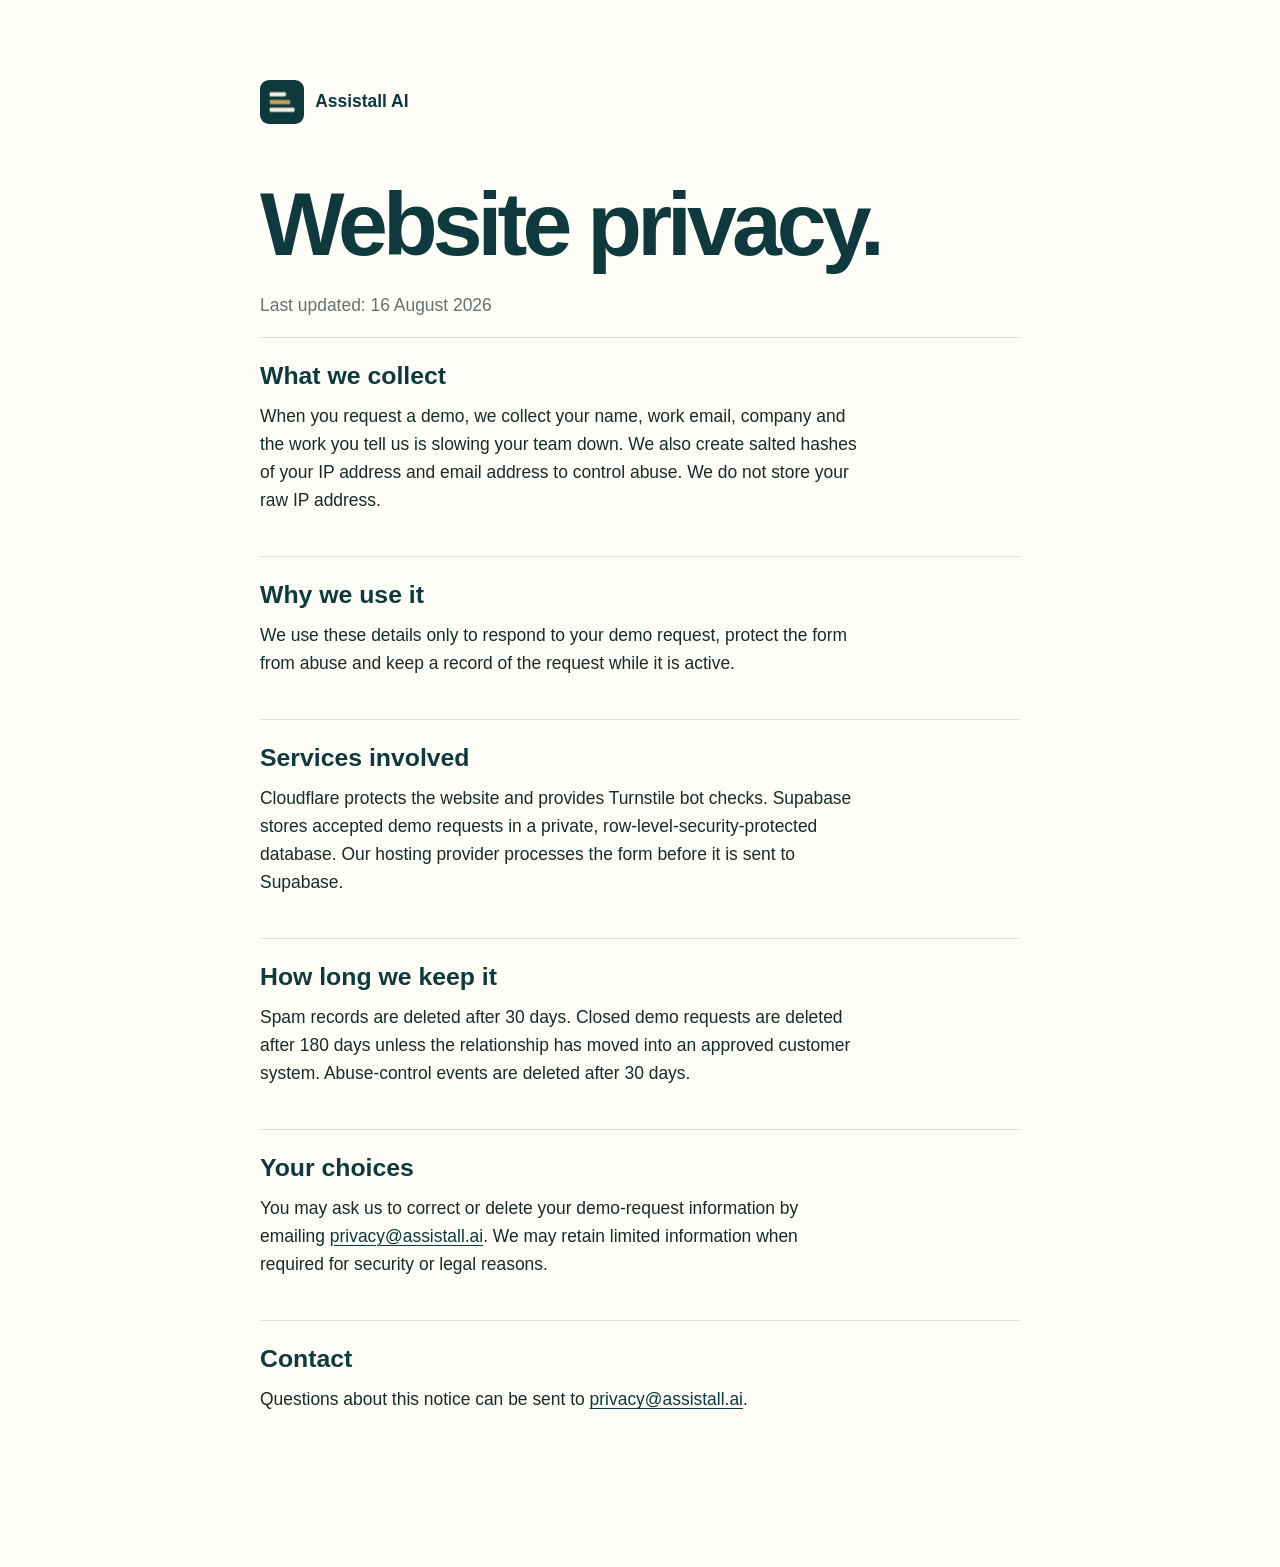
==== privacy.html @ 32ca5e4f "chore: snapshot current website baseline" ====
<!doctype html>
<html lang="en">
<head>
  <meta charset="utf-8">
  <meta name="viewport" content="width=device-width, initial-scale=1">
  <title>Privacy — Assistall AI</title>
  <meta name="description" content="How Assistall AI handles information submitted through the website demo form.">
  <link rel="icon" href="assets/favicon.ico" sizes="any">
  <link rel="stylesheet" href="assets/brand.css?v=20260816a">
  <style>body{background:var(--ivory)}main{width:min(100% - 2.5rem,760px);margin:0 auto;padding:5rem 0 7rem}.brand{display:inline-flex;align-items:center;gap:.7rem;color:var(--teal);font-weight:700;text-decoration:none}.brand img{width:44px;border-radius:9px}h1{font-size:clamp(3rem,9vw,5.6rem);letter-spacing:-.055em;margin:2.5rem 0 1rem}.updated{color:var(--muted)}section{padding:1.5rem 0;border-top:1px solid var(--rule)}h2{font-size:1.55rem}a{color:var(--teal)}</style>
</head>
<body><main>
  <a class="brand" href="/"><img src="assets/apple-touch-icon.png" alt="">Assistall AI</a>
  <h1>Website privacy.</h1>
  <p class="updated">Last updated: 16 August 2026</p>
  <section><h2>What we collect</h2><p>When you request a demo, we collect your name, work email, company and the work you tell us is slowing your team down. We also create salted hashes of your IP address and email address to control abuse. We do not store your raw IP address.</p></section>
  <section><h2>Why we use it</h2><p>We use these details only to respond to your demo request, protect the form from abuse and keep a record of the request while it is active.</p></section>
  <section><h2>Services involved</h2><p>Cloudflare protects the website and provides Turnstile bot checks. Supabase stores accepted demo requests in a private, row-level-security-protected database. Our hosting provider processes the form before it is sent to Supabase.</p></section>
  <section><h2>How long we keep it</h2><p>Spam records are deleted after 30 days. Closed demo requests are deleted after 180 days unless the relationship has moved into an approved customer system. Abuse-control events are deleted after 30 days.</p></section>
  <section><h2>Your choices</h2><p>You may ask us to correct or delete your demo-request information by emailing <a href="mailto:privacy@assistall.ai">privacy@assistall.ai</a>. We may retain limited information when required for security or legal reasons.</p></section>
  <section><h2>Contact</h2><p>Questions about this notice can be sent to <a href="mailto:privacy@assistall.ai">privacy@assistall.ai</a>.</p></section>
</main></body></html>
---- assets/brand.css ----
/* Assistall AI brand tokens.
   Authoritative source: assistall-app/branding/assistall_brand_tokens.json
   Do not invent colours. If something is missing here, ask before adding. */

:root {
  /* Palette */
  --teal:       #0E3A3D;  /* deep teal   - primary, headings, dark sections */
  --limestone:  #F4EFE4;  /* pale limestone - section backgrounds */
  --ivory:      #FFFDF8;  /* warm ivory  - page background */
  --brass:      #C8A25D;  /* muted brass - accents, rules, one CTA */
  --charcoal:   #172A2C;  /* body text */
  --white:      #FFFFFF;

  /* Derived, kept deliberately few */
  --teal-soft:  color-mix(in srgb, var(--teal) 8%, var(--ivory));
  --rule:       color-mix(in srgb, var(--charcoal) 14%, transparent);
  --muted:      color-mix(in srgb, var(--charcoal) 66%, var(--ivory));

  /* Typography — matches the application shell */
  --font: "Aptos", "Segoe UI", Arial, sans-serif;

  /* Scale. Only these steps; do not add intermediate sizes. */
  --step--1: clamp(0.83rem, 0.8rem + 0.15vw, 0.9rem);
  --step-0:  clamp(1rem, 0.96rem + 0.2vw, 1.09rem);
  --step-1:  clamp(1.2rem, 1.1rem + 0.5vw, 1.5rem);
  --step-2:  clamp(1.5rem, 1.3rem + 1vw, 2.1rem);
  --step-3:  clamp(1.9rem, 1.5rem + 2vw, 3rem);
  --step-4:  clamp(2.3rem, 1.7rem + 3.2vw, 4rem);

  /* Rhythm */
  --gutter: clamp(1.25rem, 4vw, 3rem);
  --section-y: clamp(3.5rem, 8vw, 7rem);
  --measure: 62ch;      /* never let body copy run wider */
  --page-max: 1180px;
}

*, *::before, *::after { box-sizing: border-box; }

html { -webkit-text-size-adjust: 100%; }

body {
  margin: 0;
  font-family: var(--font);
  font-size: var(--step-0);
  line-height: 1.6;
  color: var(--charcoal);
  background: var(--ivory);
}

h1, h2, h3 { color: var(--teal); line-height: 1.15; text-wrap: balance; margin: 0 0 0.5em; }
h1 { font-size: var(--step-4); font-weight: 600; }
h2 { font-size: var(--step-3); font-weight: 600; }
h3 { font-size: var(--step-1); font-weight: 600; }
p  { margin: 0 0 1em; max-width: var(--measure); }

a { color: var(--teal); text-decoration-thickness: 1px; text-underline-offset: 3px; }
a:focus-visible, button:focus-visible {
  outline: 3px solid var(--brass);
  outline-offset: 2px;
}

img, svg { max-width: 100%; height: auto; }

/* Layout ------------------------------------------------------------------ */
.wrap { width: min(100% - (var(--gutter) * 2), var(--page-max)); margin-inline: auto; }
.section { padding-block: var(--section-y); }
.section--limestone { background: var(--limestone); }
.section--teal { background: var(--teal); color: var(--limestone); }
.section--teal h2, .section--teal h3 { color: var(--ivory); }

/* Buttons ----------------------------------------------------------------- */
.button {
  display: inline-block;
  padding: 0.8em 1.6em;
  font: inherit;
  font-weight: 600;
  text-decoration: none;
  border: 1px solid transparent;
  cursor: pointer;
}
.button--primary { color: var(--charcoal); background: var(--brass); border-color: var(--brass); }
.button--primary:hover { background: color-mix(in srgb, var(--brass) 86%, var(--white)); }
.button--quiet { color: var(--teal); background: transparent; border-color: var(--brass); }
.button--quiet:hover { background: color-mix(in srgb, var(--brass) 12%, transparent); }

/* Small helpers ----------------------------------------------------------- */
.eyebrow {
  margin: 0 0 0.75rem;
  font-size: var(--step--1);
  font-weight: 700;
  letter-spacing: 0.09em;
  text-transform: uppercase;
  color: var(--brass);
}
.lede { font-size: var(--step-1); color: var(--muted); }
.rule { border: 0; border-top: 1px solid var(--rule); margin-block: var(--section-y); }
.visually-hidden {
  position: absolute; width: 1px; height: 1px; overflow: hidden;
  clip: rect(0 0 0 0); clip-path: inset(50%); white-space: nowrap;
}
.skip-link {
  position: absolute; inset-inline-start: 0; top: -3rem;
  padding: 0.75rem 1rem; background: var(--teal); color: var(--ivory);
}
.skip-link:focus { top: 0; }

@media (prefers-reduced-motion: reduce) {
  *, *::before, *::after { animation-duration: 0.01ms !important; transition-duration: 0.01ms !important; }
}
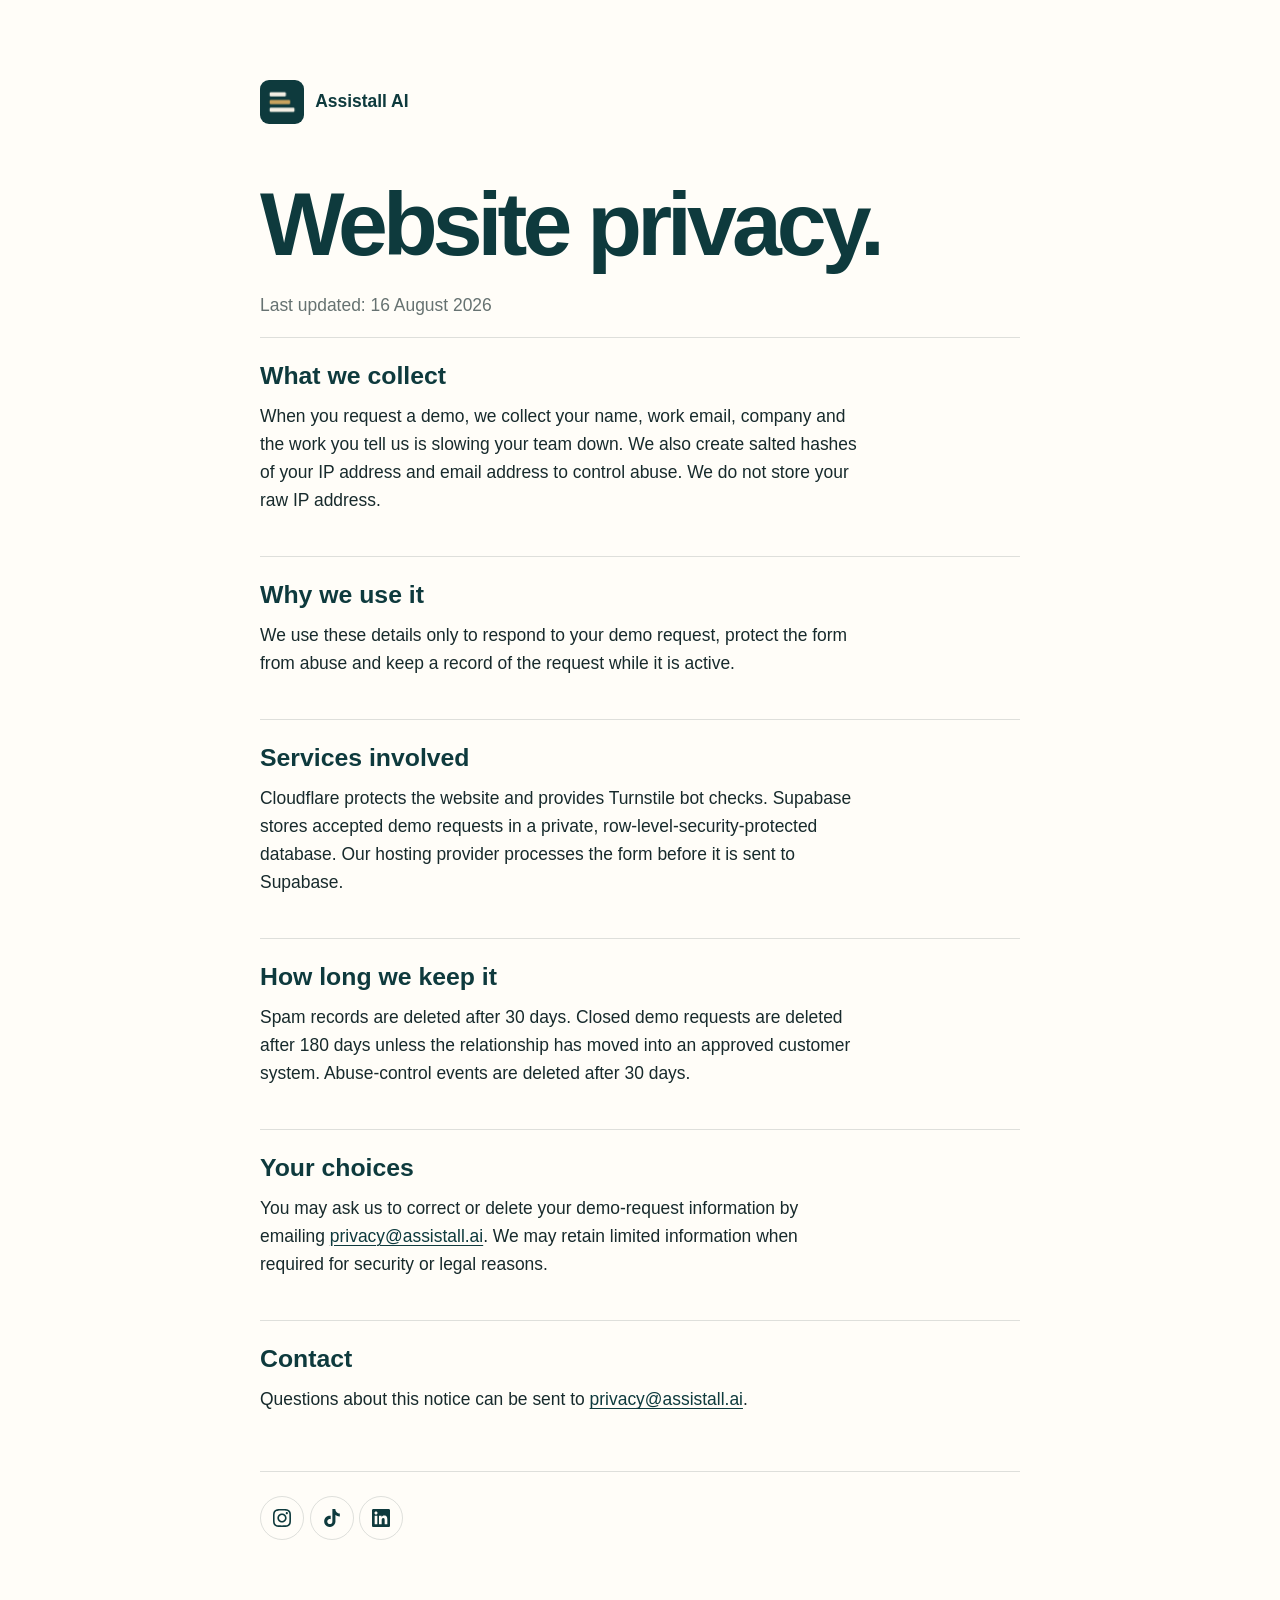
==== commit 27d01577: "Privacy and security pages: Instagram, TikTok and LinkedIn links [skip ci] Same links and brand icon" ====
--- a/privacy.html
+++ b/privacy.html
@@ -6,8 +6,8 @@
   <title>Privacy — Assistall AI</title>
   <meta name="description" content="How Assistall AI handles information submitted through the website demo form.">
   <link rel="icon" href="assets/favicon.ico" sizes="any">
-  <link rel="stylesheet" href="assets/brand.css?v=20260816a">
-  <style>body{background:var(--ivory)}main{width:min(100% - 2.5rem,760px);margin:0 auto;padding:5rem 0 7rem}.brand{display:inline-flex;align-items:center;gap:.7rem;color:var(--teal);font-weight:700;text-decoration:none}.brand img{width:44px;border-radius:9px}h1{font-size:clamp(3rem,9vw,5.6rem);letter-spacing:-.055em;margin:2.5rem 0 1rem}.updated{color:var(--muted)}section{padding:1.5rem 0;border-top:1px solid var(--rule)}h2{font-size:1.55rem}a{color:var(--teal)}</style>
+  <link rel="stylesheet" href="assets/brand.css?v=20261019a">
+  <style>body{background:var(--ivory)}main{width:min(100% - 2.5rem,760px);margin:0 auto;padding:5rem 0 7rem}.brand{display:inline-flex;align-items:center;gap:.7rem;color:var(--teal);font-weight:700;text-decoration:none}.brand img{width:44px;border-radius:9px}h1{font-size:clamp(3rem,9vw,5.6rem);letter-spacing:-.055em;margin:2.5rem 0 1rem}.updated{color:var(--muted)}section{padding:1.5rem 0;border-top:1px solid var(--rule)}h2{font-size:1.55rem}a{color:var(--teal)}.social{display:flex;gap:.35rem;margin:1rem 0 0;padding:1.5rem 0 0;border-top:1px solid var(--rule);list-style:none}.social a{display:inline-grid;place-items:center;width:44px;height:44px;border:1px solid var(--rule);border-radius:50%;color:var(--teal);transition:border-color .2s}.social a:hover{border-color:var(--teal)}.social a:focus-visible{outline:2px solid var(--teal);outline-offset:3px}.social svg{width:18px;height:18px;fill:currentColor}</style>
 </head>
 <body><main>
   <a class="brand" href="/"><img src="assets/apple-touch-icon.png" alt="">Assistall AI</a>
@@ -19,4 +19,5 @@
   <section><h2>How long we keep it</h2><p>Spam records are deleted after 30 days. Closed demo requests are deleted after 180 days unless the relationship has moved into an approved customer system. Abuse-control events are deleted after 30 days.</p></section>
   <section><h2>Your choices</h2><p>You may ask us to correct or delete your demo-request information by emailing <a href="mailto:privacy@assistall.ai">privacy@assistall.ai</a>. We may retain limited information when required for security or legal reasons.</p></section>
   <section><h2>Contact</h2><p>Questions about this notice can be sent to <a href="mailto:privacy@assistall.ai">privacy@assistall.ai</a>.</p></section>
+  <ul class="social" aria-label="Assistall AI on social media"><li><a href="https://www.instagram.com/assistall.ai/" target="_blank" rel="noopener noreferrer" aria-label="Assistall AI on Instagram (opens in a new tab)"><svg viewBox="0 0 24 24" width="20" height="20" aria-hidden="true" focusable="false"><path d="M12 0C8.74 0 8.333.015 7.053.072 5.775.132 4.905.333 4.14.63c-.789.306-1.459.717-2.126 1.384S.935 3.35.63 4.14C.333 4.905.131 5.775.072 7.053.012 8.333 0 8.74 0 12s.015 3.667.072 4.947c.06 1.277.261 2.148.558 2.913.306.788.717 1.459 1.384 2.126.667.666 1.336 1.079 2.126 1.384.766.296 1.636.499 2.913.558C8.333 23.988 8.74 24 12 24s3.667-.015 4.947-.072c1.277-.06 2.148-.262 2.913-.558.788-.306 1.459-.718 2.126-1.384.666-.667 1.079-1.335 1.384-2.126.296-.765.499-1.636.558-2.913.06-1.28.072-1.687.072-4.947s-.015-3.667-.072-4.947c-.06-1.277-.262-2.149-.558-2.913-.306-.789-.718-1.459-1.384-2.126C21.319 1.347 20.651.935 19.86.63c-.765-.297-1.636-.499-2.913-.558C15.667.012 15.26 0 12 0zm0 2.16c3.203 0 3.585.016 4.85.071 1.17.055 1.805.249 2.227.415.562.217.96.477 1.382.896.419.42.679.819.896 1.381.164.422.36 1.057.413 2.227.057 1.266.07 1.646.07 4.85s-.015 3.585-.074 4.85c-.061 1.17-.256 1.805-.421 2.227-.224.562-.479.96-.899 1.382-.419.419-.824.679-1.38.896-.42.164-1.065.36-2.235.413-1.274.057-1.649.07-4.859.07-3.211 0-3.586-.015-4.859-.074-1.171-.061-1.816-.256-2.236-.421-.569-.224-.96-.479-1.379-.899-.421-.419-.69-.824-.9-1.38-.165-.42-.359-1.065-.42-2.235-.045-1.26-.061-1.649-.061-4.844 0-3.196.016-3.586.061-4.861.061-1.17.255-1.814.42-2.234.21-.57.479-.96.9-1.381.419-.419.81-.689 1.379-.898.42-.166 1.051-.361 2.221-.421 1.275-.045 1.65-.06 4.859-.06l.045.03zm0 3.678c-3.405 0-6.162 2.76-6.162 6.162 0 3.405 2.76 6.162 6.162 6.162 3.405 0 6.162-2.76 6.162-6.162 0-3.405-2.76-6.162-6.162-6.162zM12 16c-2.21 0-4-1.79-4-4s1.79-4 4-4 4 1.79 4 4-1.79 4-4 4zm7.846-10.405c0 .795-.646 1.44-1.44 1.44-.795 0-1.44-.646-1.44-1.44 0-.794.646-1.439 1.44-1.439.793-.001 1.44.645 1.44 1.439z"/></svg></a></li><li><a href="https://www.tiktok.com/@assistall.ai" target="_blank" rel="noopener noreferrer" aria-label="Assistall AI on TikTok (opens in a new tab)"><svg viewBox="0 0 24 24" width="20" height="20" aria-hidden="true" focusable="false"><path d="M12.525.02c1.31-.02 2.61-.01 3.91-.02.08 1.53.63 3.09 1.75 4.17 1.12 1.11 2.7 1.62 4.24 1.79v4.03c-1.44-.05-2.89-.35-4.2-.97-.57-.26-1.1-.59-1.62-.93-.01 2.92.01 5.84-.02 8.75-.08 1.4-.54 2.79-1.35 3.94-1.31 1.92-3.58 3.17-5.91 3.21-1.43.08-2.86-.31-4.08-1.03-2.02-1.19-3.44-3.37-3.65-5.71-.02-.5-.03-1-.01-1.49.18-1.9 1.12-3.72 2.58-4.96 1.66-1.44 3.98-2.13 6.15-1.72.02 1.48-.04 2.96-.04 4.44-.99-.32-2.15-.23-3.02.37-.63.41-1.11 1.04-1.36 1.75-.21.51-.15 1.07-.14 1.61.24 1.64 1.82 3.02 3.5 2.87 1.12-.01 2.19-.66 2.77-1.61.19-.33.4-.67.41-1.06.1-1.79.06-3.57.07-5.36.01-4.03-.01-8.05.02-12.07z"/></svg></a></li><li><a href="https://www.linkedin.com/company/assistall-ai" target="_blank" rel="noopener noreferrer" aria-label="Assistall AI on LinkedIn (opens in a new tab)"><svg viewBox="0 0 24 24" width="20" height="20" aria-hidden="true" focusable="false"><path d="M20.447 20.452h-3.554v-5.569c0-1.328-.027-3.037-1.852-3.037-1.853 0-2.136 1.445-2.136 2.939v5.667H9.351V9h3.414v1.561h.046c.477-.9 1.637-1.85 3.37-1.85 3.601 0 4.267 2.37 4.267 5.455v6.286zM5.337 7.433c-1.144 0-2.063-.926-2.063-2.065 0-1.138.92-2.063 2.063-2.063 1.14 0 2.064.925 2.064 2.063 0 1.139-.925 2.065-2.064 2.065zm1.782 13.019H3.555V9h3.564v11.452zM22.225 0H1.771C.792 0 0 .774 0 1.729v20.542C0 23.227.792 24 1.771 24h20.451C23.2 24 24 23.227 24 22.271V1.729C24 .774 23.2 0 22.222 0h.003z"/></svg></a></li></ul>
 </main></body></html>
--- a/assets/brand.css
+++ b/assets/brand.css
@@ -83,15 +83,27 @@
 .button--quiet { color: var(--teal); background: transparent; border-color: var(--brass); }
 .button--quiet:hover { background: color-mix(in srgb, var(--brass) 12%, transparent); }
 
+/* Scrollbars -------------------------------------------------------------- */
+/* Every scrolling area uses a slim brass thumb, never the system default.
+   The page itself scrolls on a deep teal track; inner areas on a clear one. */
+::-webkit-scrollbar { width: 10px; height: 10px; }
+::-webkit-scrollbar-track { background: transparent; }
+::-webkit-scrollbar-thumb {
+  border: 3px solid transparent;
+  border-radius: 999px;
+  background: color-mix(in srgb, var(--brass) 78%, transparent) padding-box;
+}
+::-webkit-scrollbar-thumb:hover { background-color: var(--brass); }
+::-webkit-scrollbar-corner { background: transparent; }
+html::-webkit-scrollbar { width: 12px; }
+html::-webkit-scrollbar-track { background: var(--teal); }
+html::-webkit-scrollbar-thumb { border-color: var(--teal); background-color: var(--brass); }
+@supports not selector(::-webkit-scrollbar) {
+  html { scrollbar-width: thin; scrollbar-color: var(--brass) var(--teal); }
+  body { scrollbar-width: thin; scrollbar-color: var(--brass) transparent; }
+}
+
 /* Small helpers ----------------------------------------------------------- */
-.eyebrow {
-  margin: 0 0 0.75rem;
-  font-size: var(--step--1);
-  font-weight: 700;
-  letter-spacing: 0.09em;
-  text-transform: uppercase;
-  color: var(--brass);
-}
 .lede { font-size: var(--step-1); color: var(--muted); }
 .rule { border: 0; border-top: 1px solid var(--rule); margin-block: var(--section-y); }
 .visually-hidden {
@@ -105,5 +117,5 @@
 .skip-link:focus { top: 0; }
 
 @media (prefers-reduced-motion: reduce) {
-  *, *::before, *::after { animation-duration: 0.01ms !important; transition-duration: 0.01ms !important; }
+  html:not([data-motion-preview="on"]) *, html:not([data-motion-preview="on"]) *::before, html:not([data-motion-preview="on"]) *::after { animation-duration: 0.01ms !important; transition-duration: 0.01ms !important; }
 }
